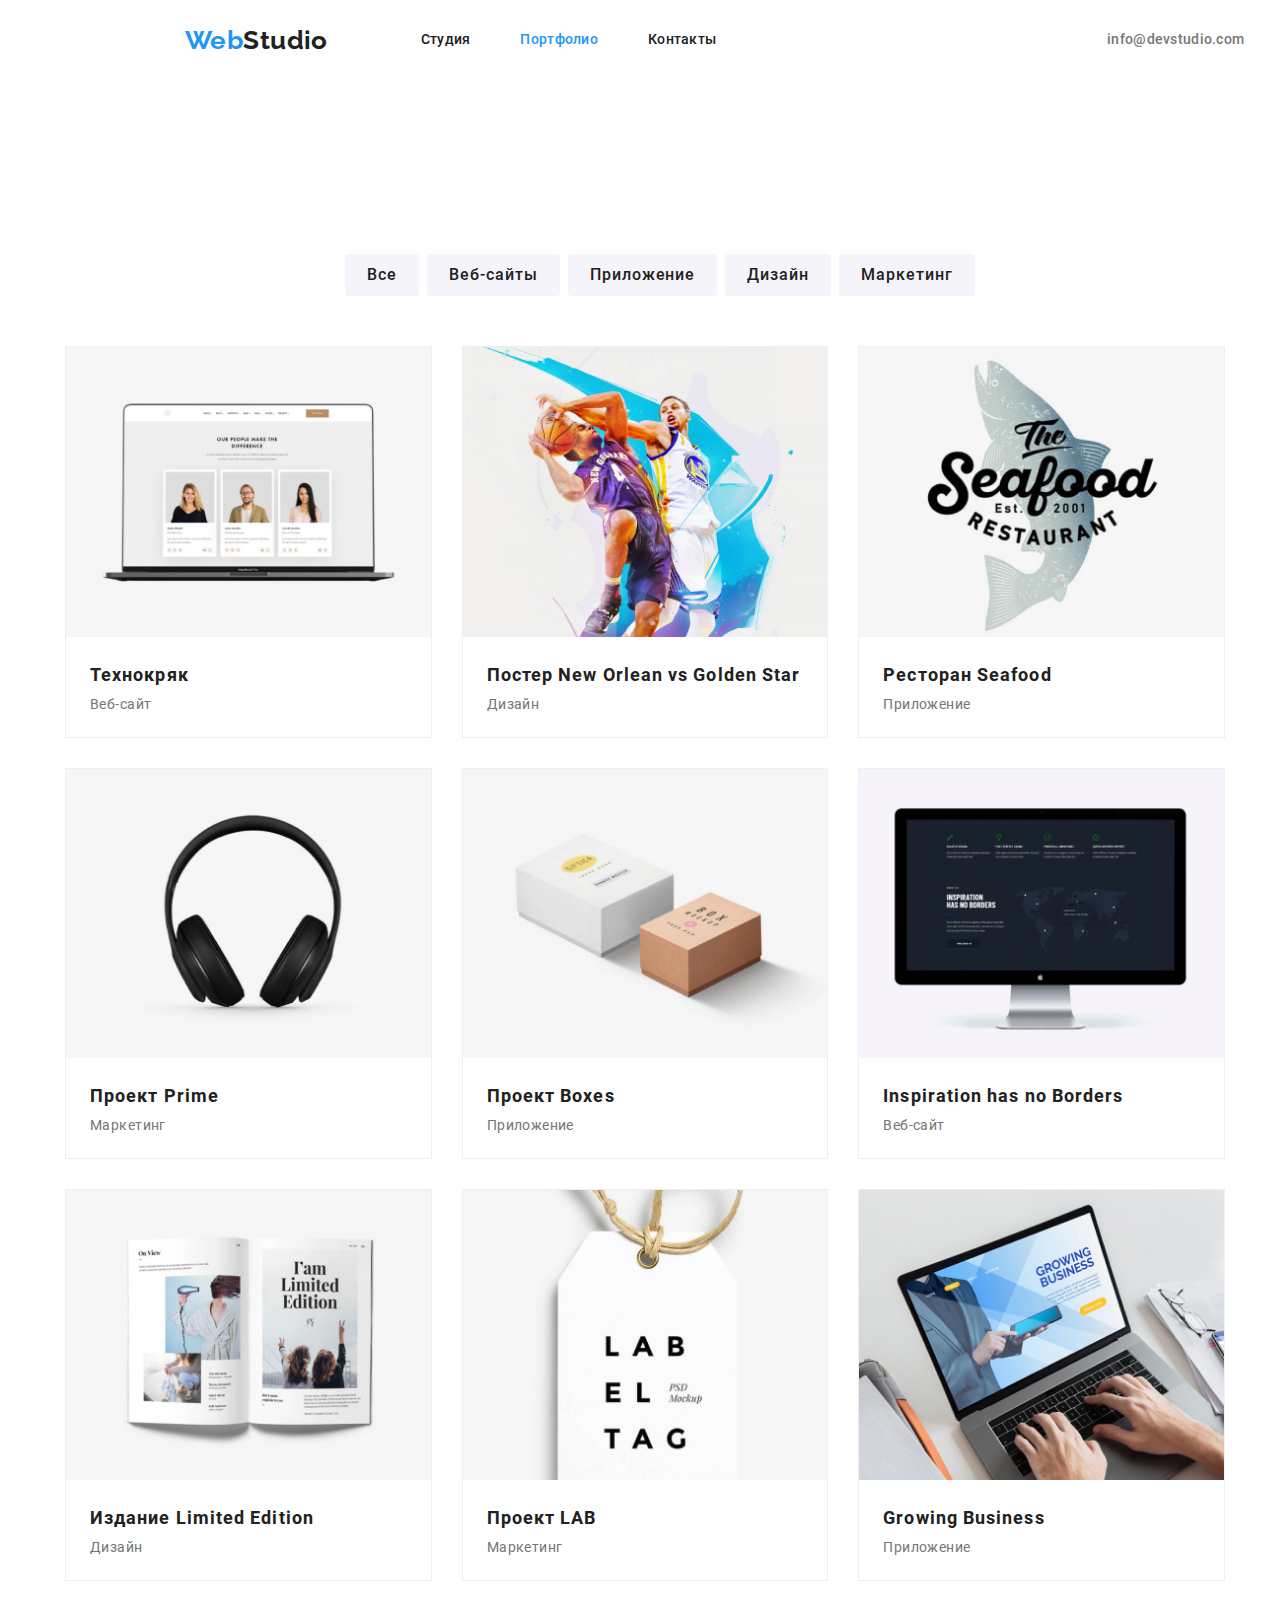
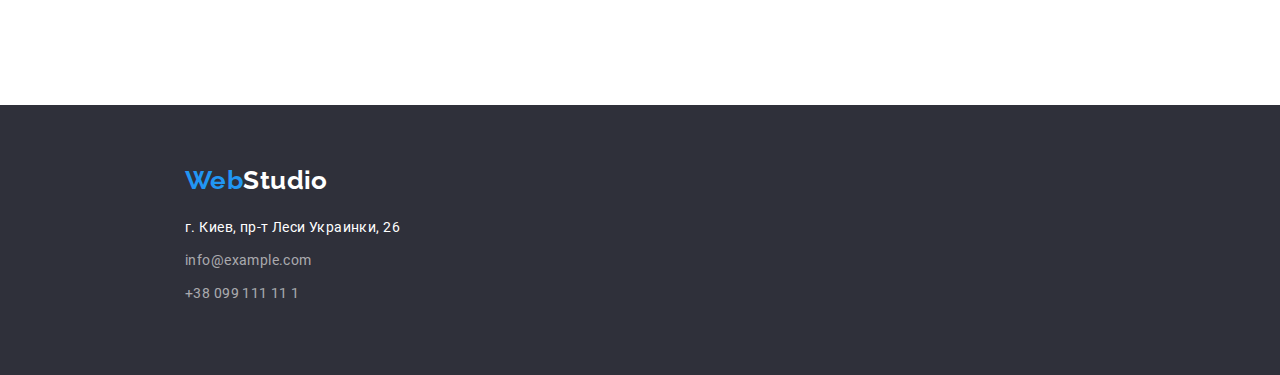
==== portfolio.html @ dc30c41e "Start case" ====
<!DOCTYPE html>
<html lang="ru">

<head>
    <meta charset="UTF-8" />
    <meta name="viewport" content="width=device-width, initial-scale=1.0" />
    <title>WebStudio</title>
    <link href="https://fonts.googleapis.com/css2?family=Raleway:wght@700&display=swap" rel="stylesheet">
    <link rel="stylesheet" href="normalize.css">
    <link rel="stylesheet" href="./css/styles.css" />
</head>

<body>
    <div class="container header-container">
    <header class="header p-header">
        <nav class="header-items main-1200">
            <a href="index.html" class="link-logo-h"><span class="web">Web</span>Studio</a>
            <ul class="menu">
                <li class="menu-item"><a href="index.html" class="menu-nav">Студия</a></li>
                <li class="menu-item"><a href="portfolio.html" class="menu-nav portfolio">Портфолио</a></li>
                <li class="menu-item"><a href="#contacts" class="menu-nav">Контакты</a></li>
            </ul>
            <ul class="auth">
                <li class="auth-item"><a href="mailto:info@devstudio.com" class="e-address">info@devstudio.com</a></li>
                <li class="auth-item"><a href="tel:+380961111111" class="e-address">+38 096 111 11 11</a></li>
            </ul>
        </nav>
        </div>
    </header>
<div class="container main-1200">
    <main>
        <section class="portfolio-section">
            <h1 class="visually-hidden">portfolio</h1>
            <ul class="btn-box">
                <li><button class="btn-nav">Все</button></li>
                <li><button class="btn-nav">Веб-сайты</button></li>
                <li><button class="btn-nav">Приложение</button></li>
                <li><button class="btn-nav">Дизайн</button></li>
                <li><button class="btn-nav">Маркетинг</button></li>
            </ul>
            <ul class="menu-projects">
                <li class="projects"> <a href="" class="projects-link">
                    <img src="images/portfolio/img1.jpg" width="370" height="294" alt="Ноутбук" />
                    <h2 class="projects-headline">Технокряк</h3>
                    <p class="direction">Веб-сайт</p></a>
                </li>
                <li class="projects"> <a href="" class="projects-link">
                    <img src="images/portfolio/img2.jpg" width="370" height="294" alt="Баскетбол" />
                    <h2 class="projects-headline">Постер <span lang="en">New Orlean vs Golden Star</span></h3>
                    <p class="direction">Дизайн</p></a>
                </li>
                <li class="projects"> <a href="" class="projects-link">
                    <img src="images/portfolio/img3.jpg" width="370" height="294" alt="Рыба" />
                    <h2 class="projects-headline">Ресторан <span>Seafood</span></h3>
                    <p class="direction">Приложение</p></a>
                </li>
                <li class="projects"> <a href="" class="projects-link">
                    <img src="images/portfolio/img4.jpg" width="370" height="294" alt="Наушники" />
                    <h2 class="projects-headline">Проект <span lang="en">Prime</span></h3>
                    <p class="direction" lang="en">Маркетинг</p></a>
                </li>
                <li class="projects"> <a href="" class="projects-link">
                    <img src="images/portfolio/img5.jpg" width="370" height="294" alt="Коробки" />
                    <h2 class="projects-headline">Проект <span lang="en">Boxes</span></h3>
                    <p class="direction">Приложение</p></a>
                </li>
                <li class="projects"> <a href="" class="projects-link">
                    <img src="images/portfolio/img6.jpg" width="370" height="294" alt="Монитор" />
                    <h2 class="projects-headline" lang="en">Inspiration has no Borders</h3>
                    <p class="direction">Веб-сайт</p></a>
                </li>
                <li class="projects"> <a href="" class="projects-link">
                    <img src="images/portfolio/img7.jpg" width="370" height="294" alt="Книга" />
                    <h2 class="projects-headline">Издание <span lang="en">Limited Edition</span></h3>
                    <p class="direction">Дизайн</p></a>
                </li>
                <li class="projects"> <a href="" class="projects-link">
                    <img src="images/portfolio/img8.jpg" width="370" height="294" alt="Бирка" />
                    <h2 class="projects-headline">Проект <span lang="en">LAB</span></h3>
                    <p class="direction">Маркетинг</p></a>
                </li>
                <li class="projects"> <a href="" class="projects-link">
                    <img src="images/portfolio/img9.jpg" width="370" height="294" alt="Работа" />
                    <h2 class="projects-headline" lang="en">Growing Business</h3>
                    <p class="direction">Приложение</p></a> 
                </li>
            </ul>
        </section>
    </main>
</div>
<div class="container">
    <footer class="basement">
        <div class="main-1200">
        <a href="index.html" class="link-logo-f"><span class="web">Web</span>Studio</a>
        <address class="address-accent">
            <ul class="menu-address">
                <li class="item-address"><a href="https://goo.gl/maps/876GTmh62noZVfSe7" target="blank" rel="noopener noreferer" 
                    class="link-address">г. Киев, пр-т Леси Украинки, 26
                    </a>
                </li>
                <li class="item-address"><a href="mailto:" class="link-footer">info@example.com</a></li>
                <li class="item-address"><a href="tel:+38099111111" class="link-footer">+38 099 111 11 1</a></li>
            </ul>
        </address>
        </div>
    </footer>
    </div>
</body>

</html>
---- css/styles.css ----
/* roboto-regular - latin_cyrillic */
@font-face {
  font-family: "Roboto";
  font-style: normal;
  font-weight: 400;
  src: url("../fonts/roboto/roboto/roboto-v20-latin_cyrillic-regular.eot"); /* IE9 Compat Modes */
  src: local("Roboto"), local("Roboto-Regular"),
    url("../fonts/roboto/roboto-v20-latin_cyrillic-regular.eot?#iefix")
      format("embedded-opentype"),
    /* IE6-IE8 */ url("../fonts/roboto/roboto-v20-latin_cyrillic-regular.woff2")
      format("woff2"),
    /* Super Modern Browsers */
      url("../fonts/roboto/roboto-v20-latin_cyrillic-regular.woff")
      format("woff"),
    /* Modern Browsers */
      url("../fonts/roboto/roboto-v20-latin_cyrillic-regular.ttf")
      format("truetype"),
    /* Safari, Android, iOS */
      url("../fonts/roboto/roboto-v20-latin_cyrillic-regular.svg#Roboto")
      format("svg"); /* Legacy iOS */
}
/* roboto-500 - latin_cyrillic */
@font-face {
  font-family: "Roboto";
  font-style: normal;
  font-weight: 500;
  src: url("../fonts/roboto/roboto-v20-latin_cyrillic-500.eot"); /* IE9 Compat Modes */
  src: local("Roboto Medium"), local("Roboto-Medium"),
    url("../fonts/roboto/roboto-v20-latin_cyrillic-500.eot?#iefix")
      format("embedded-opentype"),
    /* IE6-IE8 */ url("../fonts/roboto/roboto-v20-latin_cyrillic-500.woff2")
      format("woff2"),
    /* Super Modern Browsers */
      url("../fonts/roboto/roboto-v20-latin_cyrillic-500.woff") format("woff"),
    /* Modern Browsers */
      url("../fonts/roboto/roboto-v20-latin_cyrillic-500.ttf")
      format("truetype"),
    /* Safari, Android, iOS */
      url("../fonts/roboto/roboto-v20-latin_cyrillic-500.svg#Roboto")
      format("svg"); /* Legacy iOS */
}
/* roboto-700 - latin_cyrillic */
@font-face {
  font-family: "Roboto";
  font-style: normal;
  font-weight: 700;
  src: url("../fonts/roboto/roboto-v20-latin_cyrillic-700.eot"); /* IE9 Compat Modes */
  src: local("Roboto Bold"), local("Roboto-Bold"),
    url("../fonts/roboto/roboto-v20-latin_cyrillic-700.eot?#iefix")
      format("embedded-opentype"),
    /* IE6-IE8 */ url("../fonts/roboto/roboto-v20-latin_cyrillic-700.woff2")
      format("woff2"),
    /* Super Modern Browsers */
      url("../fonts/roboto/roboto-v20-latin_cyrillic-700.woff") format("woff"),
    /* Modern Browsers */
      url("../fonts/roboto/roboto-v20-latin_cyrillic-700.ttf")
      format("truetype"),
    /* Safari, Android, iOS */
      url("../fonts/roboto/roboto-v20-latin_cyrillic-700.svg#Roboto")
      format("svg"); /* Legacy iOS */
}

:root {
  --main-text-cl: #212121;
  --accent-text-cl: #2196f3;
  --grey: #757575;
  --white: #ffffff;
  --background: #2f303a;
  --footer: rgba(255, 255, 255, 0.6);
  --button: #f5f4fa;
  --body-background: #ffffff;
  --section-crew: #f5f4fa;
}
html {
  box-sizing: border-box;
}
body {
  font-family: "Roboto", sans-serif;
  font-size: 14px;
  line-height: 1.71;
  letter-spacing: 0.03em;
  color: var(--main-text-cl);
  background-color: var(--body-background);
  margin: 0px;
  padding: 0px;
}
h1,
h2,
h3,
p {
  margin-top: 0;
}
img {
  display: block;
  height: auto;
  max-width: 100%;
}
.visually-hidden {
  position: absolute !important;
  clip: rect(1px 1px 1px 1px);
  clip: rect(1px, 1px, 1px, 1px);
  padding: 0 !important;
  border: 0 !important;
  height: 1px !important;
  width: 1px !important;
  overflow: hidden;
}

.container {
  width: 1600px;
  margin-right: auto;
  margin-left: auto;
}
.header {
  background-color: var(--white);
  display: flex;
  align-items: center;
  height: 80px;
  justify-content: left;
}
.link-logo-h {
  font-family: "Raleway", sans-serif;
  font-weight: 700;
  font-size: 26px;
  line-height: 1.19;
  text-decoration: none;
  font-style: normal;
  color: var(--main-text-cl);
}
ul {
  list-style: none;
}
.header-items {
  display: flex;
  align-items: center;
}

.menu {
  display: inline-block;
  display: flex;
  padding: 0px;
  padding-left: 93px;
}
.menu li:not(:last-child) {
  padding-right: 50px;
}

.menu-nav {
  font-weight: 500;
  line-height: 1.142px;
  letter-spacing: 0.02em;
  text-decoration: none;
  font-style: normal;
  color: inherit;
  display: block;
}
.auth li:not(:last-child) {
  /* margin-right: 50px; */
  padding-right: 50px;
}
.auth {
  display: flex;
  margin-left: auto;
}

.e-address {
  font-weight: 500;
  line-height: 1.142px;
  letter-spacing: 0.02em;
  color: inherit;
  text-decoration: none;
  color: var(--grey);
}
.hero {
  background-color: var(--background);
  height: 600px;
  text-align: center;
}
.hero-title {
  color: var(--white);
  font-weight: 900;
  font-size: 44px;
  line-height: 1.36;
  letter-spacing: 0.06em;
  text-transform: uppercase;
  background-color: var(--background);
  text-align: center;
  padding-top: 200px;
}
.btn {
  font-family: inherit;
  font-weight: 500;
  font-size: 16px;
  line-height: 1.87;
  align-items: center;
  text-align: center;
  letter-spacing: 0.06em;
  color: var(--main-text-cl);
  background-color: var(--button);
  border-radius: 4px;
  border-color: inherit;
  box-shadow: none;
  border: none;
  width: 200px;
  height: 50px;
}
.btn-nav:hover,
.btn-nav:focus,
.btn:hover,
.btn:focus {
  color: var(--white);
  background-color: var(--accent-text-cl);
  font-weight: 700;
}
.menu-values {
  display: flex;
  padding-top: 94px;
  padding-bottom: 94px;
  justify-content: center;
  margin: 0;
}
.values {
  /* width: 270px; */
}
.values:not(:last-child) {
  padding-right: 30px;
}
.featues {
  padding-bottom: 10px;
}
.main-text {
  line-height: 1.71;
  letter-spacing: 0.03em;
  color: var(--grey);
  margin: 0;
}
.section-title {
  font-weight: 700;
  font-size: 36px;
  text-align: center;
  line-height: 1.166;
  color: var(--main-text-cl);
  padding-bottom: 50px;
  margin: 0;
}
.our-work {
  display: flex;
  justify-content: center;
  padding: 0;
  margin: 0;
  padding-bottom: 94px;
}
.our-work li:not(:last-child) {
  padding-right: 30px;
}
.our-crew {
  background-color: var(--section-crew);
  padding-top: 94px;
  padding-bottom: 94px;
}

/* .team-members {
  box-sizing: border-box;
  margin-right: 30px;
  width: calc(100% / 4 - 30px);
} */
.team {
  display: flex;
  flex-wrap: wrap;
  margin-right: -30px;
  /* justify-content: center; */
}
.members {
  box-sizing: border-box;
  text-align: center;
  flex-basis: calc(100% / 4 - 60px);
  box-shadow: 0px 1px 3px rgba(0, 0, 0, 0.12), 0px 1px 1px rgba(0, 0, 0, 0.14),
    0px 2px 1px rgba(0, 0, 0, 0.2);
  border-radius: 0px 0px 4px 4px;
  justify-content: center;
  padding-bottom: 30px;
  margin-right: 30px;
  margin-top: 0;
  margin-bottom: 0;
}
.names {
  font-style: normal;
  font-weight: 500;
  line-height: 1.14;
  text-transform: uppercase;
  padding-bottom: 10px;
  padding-top: 30px;
  margin: 0;
}
.profession {
  color: var(--grey);
  margin: 0;
  padding-bottom: 30;
}
.basement {
  background-color: var(--background);
  color: var(--white);
  display: flex;
  flex-direction: column;
}
.link-address {
  font-style: normal;
  text-decoration: none;
  color: var(--white);
  font-family: Roboto;
}
.link-footer {
  color: var(--footer);
  font-style: normal;
  text-decoration: none;
}
.link-footer:hover,
.link-address:hover,
.link-footer:focus,
.link-address:focus,
nav .studio,
nav .portfolio,
nav .contacts,
.menu-nav:hover,
.menu-nav:focus,
.e-address:hover,
.e-address:focus {
  color: var(--accent-text-cl);
}
.menu-nav a.current:visited {
  color: var(--accent-text-cl);
}

.link-logo-f {
  display: inline-block;
  font-family: "Raleway", sans-serif;
  font-weight: 700;
  font-size: 26px;
  line-height: 1.19;
  text-decoration: none;
  font-style: normal;
  color: var(--white);
  margin: 0;
  padding: 0;

  padding-top: 60px;
  padding-bottom: 20px;
}
.menu-address {
  margin: 0;
  padding: 0;
  padding-bottom: 60px;
}
.item-address {
  padding-bottom: 9px;
}
.menu-address .item-address :not(:last-child) {
  display: inline-block;
  padding-bottom: 9px;
}
.web {
  color: var(--accent-text-cl);
}

/* Styles for portfolio page */
.btn-box {
  display: inline-block;
  display: flex;
  justify-content: center;
  padding-bottom: 50px;
  padding-top: 174px;
  margin: 0;
}
.btn-nav {
  font-family: inherit;
  font-weight: 500;
  font-size: 16px;
  line-height: 1.87;
  align-items: center;
  text-align: center;
  letter-spacing: 0.06em;
  color: var(--main-text-cl);
  background-color: var(--button);
  border-radius: 4px;
  border-color: inherit;
  box-shadow: none;
  background: #f5f4fa;
  border: none;
  padding: 6px 22px;
}
.btn-box li:not(:last-child) {
  margin-right: 8px;
}
.projects-headline {
  font-weight: 700;
  font-size: 18px;
  line-height: 2;
  letter-spacing: 0.06em;
  color: var(--main-text-cl);
  padding-top: 20px;
  padding-left: 24px;
  padding-right: 4px;
  margin: 0;
}
.menu-projects {
  display: flex;
  flex-wrap: wrap;
  margin-top: 0;
  margin-bottom: 0;
  margin-right: -30px;
  margin-bottom: -30;
  padding-bottom: 94px;
  justify-content: center;
}
.projects {
  box-sizing: border-box;
  width: 370px;
  border: 1px solid #eeeeee;
  margin-right: 30px;
  width: calc(100% / 3 - 30px);
  margin-bottom: 30px;
}

.menu-projects:nth-child(3n) {
  margin-right: 0;
}
/* .menu-projects:nth-last-child(-n + 3) {
  margin-bottom: 0;
} */
.menu-projects:not(:nth-last-child(-n + 3)) {
  margin-bottom: 0px;
}

.direction {
  margin: 0;
  display: inline-block;
  text-decoration: none;
  font-style: normal;
  padding-left: 24px;
  padding-bottom: 20px;
  color: var(--grey);
}
.projects-link {
  font-style: normal;
  text-decoration: none;
}
.portfolio-section {
  padding-bottom: 0;
}
.main-1200 {
  width: 1230px;
  margin-right: auto;
  margin-left: auto;
  padding-left: 15px;
  padding-right: 15px;
}
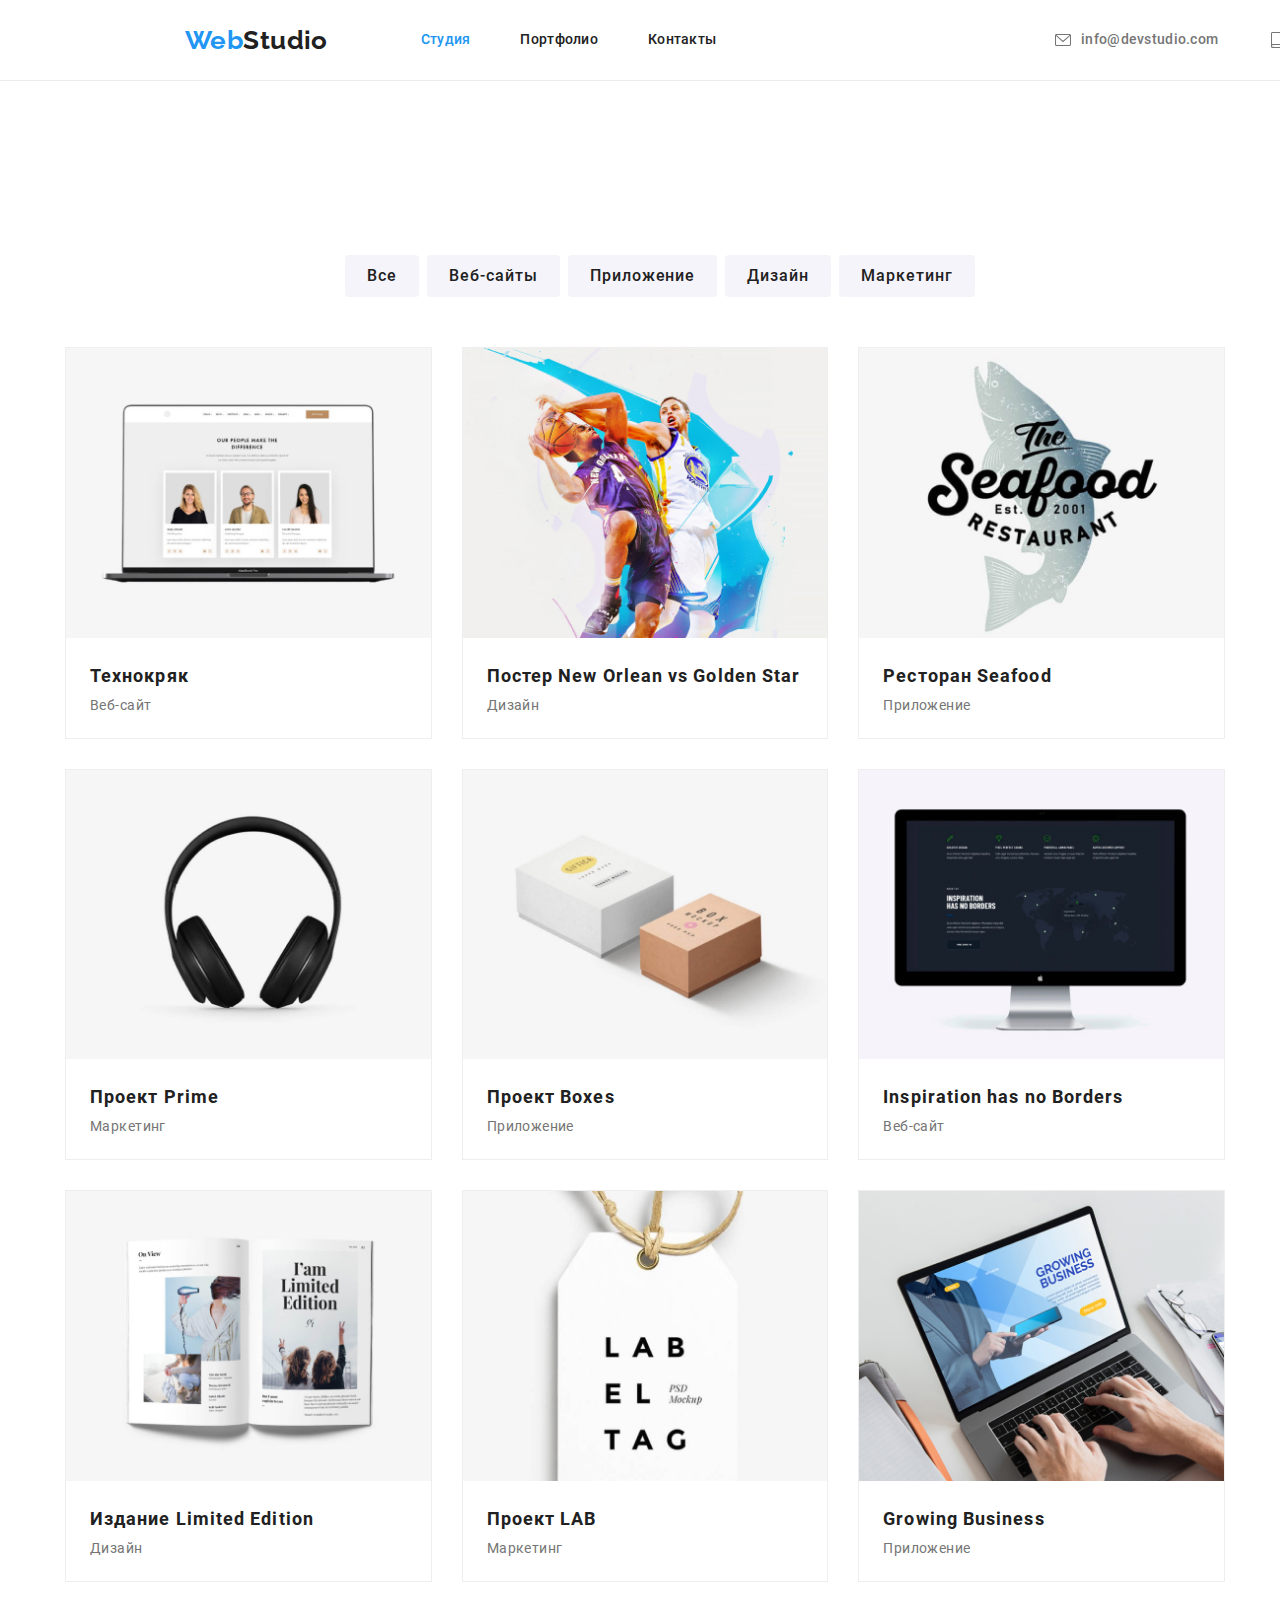
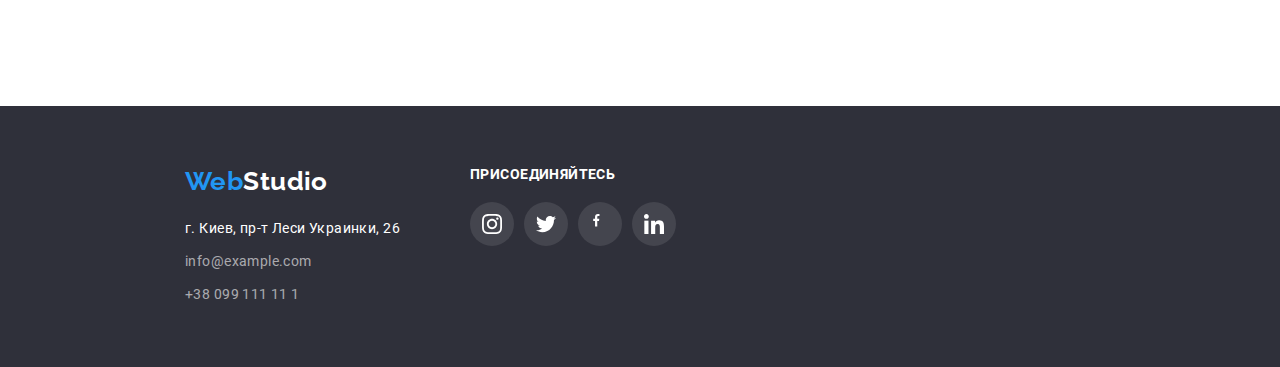
==== commit 4eedf31a: "ready homework" ====
--- a/portfolio.html
+++ b/portfolio.html
@@ -12,98 +12,154 @@
 
 <body>
     <div class="container header-container">
-    <header class="header p-header">
-        <nav class="header-items main-1200">
-            <a href="index.html" class="link-logo-h"><span class="web">Web</span>Studio</a>
-            <ul class="menu">
-                <li class="menu-item"><a href="index.html" class="menu-nav">Студия</a></li>
-                <li class="menu-item"><a href="portfolio.html" class="menu-nav portfolio">Портфолио</a></li>
-                <li class="menu-item"><a href="#contacts" class="menu-nav">Контакты</a></li>
-            </ul>
-            <ul class="auth">
-                <li class="auth-item"><a href="mailto:info@devstudio.com" class="e-address">info@devstudio.com</a></li>
-                <li class="auth-item"><a href="tel:+380961111111" class="e-address">+38 096 111 11 11</a></li>
-            </ul>
-        </nav>
-        </div>
+        <header class="header">
+            <nav class="header-items main-1200">
+                <a href="index.html" class="link-logo-h"><span class="web">Web</span>Studio</a>
+                <ul class="menu">
+                    <li class="menu-item"><a href="index.html" class="menu-nav studio">Студия</a></li>
+                    <li class="menu-item"><a href="portfolio.html" class="menu-nav">Портфолио</a></li>
+                    <li class="menu-item"><a href="#contacts" class="menu-nav">Контакты</a></li>
+                </ul>
+                <ul class="auth">
+                    <li class="auth-item">
+                        <a href="mailto:info@devstudio.com" class="e-address ">
+                            <svg class="contact-icons-svg envelope">
+                                <use href="./images/svg/sprite.svg#envelope"></use>
+                            </svg> info@devstudio.com</a></li>
+                    <li class="auth-item">
+                        <a href="tel:+380961111111" class="e-address ">
+                            <svg class="contact-icons-svg smartphone">
+                                <use href="./images/svg/sprite.svg#smartphone"></use>
+                            </svg> +38 096 111 11 11</a>
+                    </li>
+                </ul>
+            </nav>
+    </div>
     </header>
-<div class="container main-1200">
-    <main>
-        <section class="portfolio-section">
-            <h1 class="visually-hidden">portfolio</h1>
-            <ul class="btn-box">
-                <li><button class="btn-nav">Все</button></li>
-                <li><button class="btn-nav">Веб-сайты</button></li>
-                <li><button class="btn-nav">Приложение</button></li>
-                <li><button class="btn-nav">Дизайн</button></li>
-                <li><button class="btn-nav">Маркетинг</button></li>
-            </ul>
-            <ul class="menu-projects">
-                <li class="projects"> <a href="" class="projects-link">
-                    <img src="images/portfolio/img1.jpg" width="370" height="294" alt="Ноутбук" />
-                    <h2 class="projects-headline">Технокряк</h3>
-                    <p class="direction">Веб-сайт</p></a>
-                </li>
-                <li class="projects"> <a href="" class="projects-link">
-                    <img src="images/portfolio/img2.jpg" width="370" height="294" alt="Баскетбол" />
-                    <h2 class="projects-headline">Постер <span lang="en">New Orlean vs Golden Star</span></h3>
-                    <p class="direction">Дизайн</p></a>
-                </li>
-                <li class="projects"> <a href="" class="projects-link">
-                    <img src="images/portfolio/img3.jpg" width="370" height="294" alt="Рыба" />
-                    <h2 class="projects-headline">Ресторан <span>Seafood</span></h3>
-                    <p class="direction">Приложение</p></a>
-                </li>
-                <li class="projects"> <a href="" class="projects-link">
-                    <img src="images/portfolio/img4.jpg" width="370" height="294" alt="Наушники" />
-                    <h2 class="projects-headline">Проект <span lang="en">Prime</span></h3>
-                    <p class="direction" lang="en">Маркетинг</p></a>
-                </li>
-                <li class="projects"> <a href="" class="projects-link">
-                    <img src="images/portfolio/img5.jpg" width="370" height="294" alt="Коробки" />
-                    <h2 class="projects-headline">Проект <span lang="en">Boxes</span></h3>
-                    <p class="direction">Приложение</p></a>
-                </li>
-                <li class="projects"> <a href="" class="projects-link">
-                    <img src="images/portfolio/img6.jpg" width="370" height="294" alt="Монитор" />
-                    <h2 class="projects-headline" lang="en">Inspiration has no Borders</h3>
-                    <p class="direction">Веб-сайт</p></a>
-                </li>
-                <li class="projects"> <a href="" class="projects-link">
-                    <img src="images/portfolio/img7.jpg" width="370" height="294" alt="Книга" />
-                    <h2 class="projects-headline">Издание <span lang="en">Limited Edition</span></h3>
-                    <p class="direction">Дизайн</p></a>
-                </li>
-                <li class="projects"> <a href="" class="projects-link">
-                    <img src="images/portfolio/img8.jpg" width="370" height="294" alt="Бирка" />
-                    <h2 class="projects-headline">Проект <span lang="en">LAB</span></h3>
-                    <p class="direction">Маркетинг</p></a>
-                </li>
-                <li class="projects"> <a href="" class="projects-link">
-                    <img src="images/portfolio/img9.jpg" width="370" height="294" alt="Работа" />
-                    <h2 class="projects-headline" lang="en">Growing Business</h3>
-                    <p class="direction">Приложение</p></a> 
-                </li>
-            </ul>
-        </section>
-    </main>
-</div>
-<div class="container">
-    <footer class="basement">
-        <div class="main-1200">
-        <a href="index.html" class="link-logo-f"><span class="web">Web</span>Studio</a>
-        <address class="address-accent">
-            <ul class="menu-address">
-                <li class="item-address"><a href="https://goo.gl/maps/876GTmh62noZVfSe7" target="blank" rel="noopener noreferer" 
-                    class="link-address">г. Киев, пр-т Леси Украинки, 26
-                    </a>
-                </li>
-                <li class="item-address"><a href="mailto:" class="link-footer">info@example.com</a></li>
-                <li class="item-address"><a href="tel:+38099111111" class="link-footer">+38 099 111 11 1</a></li>
-            </ul>
-        </address>
-        </div>
-    </footer>
+    <div class="container main-1200">
+        <main>
+            <section class="portfolio-section">
+                <h1 class="visually-hidden">portfolio</h1>
+                <ul class="btn-box">
+                    <li><button class="btn-nav">Все</button></li>
+                    <li><button class="btn-nav">Веб-сайты</button></li>
+                    <li><button class="btn-nav">Приложение</button></li>
+                    <li><button class="btn-nav">Дизайн</button></li>
+                    <li><button class="btn-nav">Маркетинг</button></li>
+                </ul>
+                <ul class="menu-projects">
+                    <li class="projects"> <a href="" class="projects-link">
+                            <img src="images/portfolio/img1.jpg" width="370" height="294" alt="Ноутбук" />
+                            <h2 class="projects-headline">Технокряк</h3>
+                                <p class="direction">Веб-сайт</p>
+                        </a>
+                    </li>
+                    <li class="projects"> <a href="" class="projects-link">
+                            <img src="images/portfolio/img2.jpg" width="370" height="294" alt="Баскетбол" />
+                            <h2 class="projects-headline">Постер <span lang="en">New Orlean vs Golden Star</span></h3>
+                                <p class="direction">Дизайн</p>
+                        </a>
+                    </li>
+                    <li class="projects"> <a href="" class="projects-link">
+                            <img src="images/portfolio/img3.jpg" width="370" height="294" alt="Рыба" />
+                            <h2 class="projects-headline">Ресторан <span>Seafood</span></h3>
+                                <p class="direction">Приложение</p>
+                        </a>
+                    </li>
+                    <li class="projects"> <a href="" class="projects-link">
+                            <img src="images/portfolio/img4.jpg" width="370" height="294" alt="Наушники" />
+                            <h2 class="projects-headline">Проект <span lang="en">Prime</span></h3>
+                                <p class="direction" lang="en">Маркетинг</p>
+                        </a>
+                    </li>
+                    <li class="projects"> <a href="" class="projects-link">
+                            <img src="images/portfolio/img5.jpg" width="370" height="294" alt="Коробки" />
+                            <h2 class="projects-headline">Проект <span lang="en">Boxes</span></h3>
+                                <p class="direction">Приложение</p>
+                        </a>
+                    </li>
+                    <li class="projects"> <a href="" class="projects-link">
+                            <img src="images/portfolio/img6.jpg" width="370" height="294" alt="Монитор" />
+                            <h2 class="projects-headline" lang="en">Inspiration has no Borders</h3>
+                                <p class="direction">Веб-сайт</p>
+                        </a>
+                    </li>
+                    <li class="projects"> <a href="" class="projects-link">
+                            <img src="images/portfolio/img7.jpg" width="370" height="294" alt="Книга" />
+                            <h2 class="projects-headline">Издание <span lang="en">Limited Edition</span></h3>
+                                <p class="direction">Дизайн</p>
+                        </a>
+                    </li>
+                    <li class="projects"> <a href="" class="projects-link">
+                            <img src="images/portfolio/img8.jpg" width="370" height="294" alt="Бирка" />
+                            <h2 class="projects-headline">Проект <span lang="en">LAB</span></h3>
+                                <p class="direction">Маркетинг</p>
+                        </a>
+                    </li>
+                    <li class="projects"> <a href="" class="projects-link">
+                            <img src="images/portfolio/img9.jpg" width="370" height="294" alt="Работа" />
+                            <h2 class="projects-headline" lang="en">Growing Business</h3>
+                                <p class="direction">Приложение</p>
+                        </a>
+                    </li>
+                </ul>
+            </section>
+        </main>
+    </div>
+    <div class="container">
+        <footer class="basement">
+            <div class="main-1200">
+                <div class="basement-info">
+                    <div>
+                        <a href="#company" class="link-logo-f"><span class="web">Web</span>Studio</a>
+                        <address>
+                            <ul class="menu-address">
+                                <li class="item-address"><a href="https://goo.gl/maps/876GTmh62noZVfSe7" target="blank"
+                                        rel="noopener noreferer" class="link-address">г. Киев, пр-т Леси Украинки, 26
+                                    </a></li>
+                                <li class="item-address"><a href="mailto:" class="link-footer">info@example.com</a></li>
+                                <li class="item-address"><a href="tel:+38099111111" class="link-footer">+38 099 111 11
+                                        1</a>
+                                </li>
+                            </ul>
+                        </address>
+                    </div>
+                    <div class="footer-icons">
+                        <h3 class="social-header">Присоединяйтесь</h3>
+                        <ul class="basement-icons">
+                            <li class="social-icon">
+                                <a class="social-basement" href="">
+                                    <svg class="basement-icons-svg">
+                                        <use href="./images/svg/sprite.svg#instagram"></use>
+                                    </svg>
+                                </a>
+                            </li>
+                            <li class="social-icon">
+                                <a class="social-basement" href="">
+                                    <svg class="basement-icons-svg">
+                                        <use href="./images/svg/sprite.svg#twitter"></use>
+                                    </svg>
+                                </a>
+                            </li>
+                            <li class="social-icon">
+                                <a class="social-basement" href="">
+                                    <svg class="basement-icons-svg">
+                                        <use href="./images/svg/sprite.svg#facebook"></use>
+                                    </svg>
+                                </a>
+                            </li>
+                            <li class="social-icon">
+                                <a class="social-basement" href="">
+                                    <svg class="basement-icons-svg">
+                                        <use href="./images/svg/sprite.svg#linkedin"></use>
+                                    </svg>
+                                </a>
+                            </li>
+                        </ul>
+                    </div>
+                </div>
+            </div>
+        </footer>
     </div>
 </body>
 
--- a/css/styles.css
+++ b/css/styles.css
@@ -70,6 +70,7 @@
   --button: #f5f4fa;
   --body-background: #ffffff;
   --section-crew: #f5f4fa;
+  --clients: #afb1b8;
 }
 html {
   box-sizing: border-box;
@@ -117,6 +118,7 @@
   align-items: center;
   height: 80px;
   justify-content: left;
+  border-bottom: 1px solid #ECECEC;
 }
 .link-logo-h {
   font-family: "Raleway", sans-serif;
@@ -152,7 +154,7 @@
   text-decoration: none;
   font-style: normal;
   color: inherit;
-  display: block;
+  height: 16px;
 }
 .auth li:not(:last-child) {
   /* margin-right: 50px; */
@@ -163,6 +165,23 @@
   margin-left: auto;
 }
 
+.contact-icons-svg {
+  fill: #757575;
+  width: 16px;
+  height: 16px;
+  padding-right: 10px;
+}
+.e-address {
+  display: flex;
+  justify-content: center;
+  align-items: center;
+  height: 16px;
+  background-color: #fff;
+}
+.e-address:hover .contact-icons-svg,
+.e-address:focus .contact-icons-svg {
+  fill: var(--accent-text-cl);
+}
 .e-address {
   font-weight: 500;
   line-height: 1.142px;
@@ -175,6 +194,15 @@
   background-color: var(--background);
   height: 600px;
   text-align: center;
+  background-size: cover;
+  background-repeat: no-repeat;
+  background-position: center;
+  background-image: linear-gradient(
+    to right,
+    rgba(47, 48, 58, 0.4),
+    rgba(47, 48, 58, 0.4)
+  );
+  background-image: url(../images/background.png);
 }
 .hero-title {
   color: var(--white);
@@ -183,11 +211,10 @@
   line-height: 1.36;
   letter-spacing: 0.06em;
   text-transform: uppercase;
-  background-color: var(--background);
   text-align: center;
   padding-top: 200px;
 }
-.btn {
+.hero-button {
   font-family: inherit;
   font-weight: 500;
   font-size: 16px;
@@ -206,8 +233,8 @@
 }
 .btn-nav:hover,
 .btn-nav:focus,
-.btn:hover,
-.btn:focus {
+.hero-button:hover,
+.hero-button:focus {
   color: var(--white);
   background-color: var(--accent-text-cl);
   font-weight: 700;
@@ -233,6 +260,23 @@
   letter-spacing: 0.03em;
   color: var(--grey);
   margin: 0;
+}
+.icon-box {
+  display: flex;
+  align-items: center;
+  justify-content: center;
+  background-color: var(--button);
+  border-radius: 4px;
+  margin-bottom: 30px;
+}
+.value-icons-svg {
+  margin: 0;
+  height: 70px;
+  width: 70px;
+  padding-top: 25px;
+  padding-bottom: 25px;
+
+  display: block;
 }
 .section-title {
   font-weight: 700;
@@ -257,18 +301,13 @@
   background-color: var(--section-crew);
   padding-top: 94px;
   padding-bottom: 94px;
-}
-
-/* .team-members {
-  box-sizing: border-box;
-  margin-right: 30px;
-  width: calc(100% / 4 - 30px);
-} */
+  margin-bottom: 94px;
+}
+
 .team {
   display: flex;
   flex-wrap: wrap;
   margin-right: -30px;
-  /* justify-content: center; */
 }
 .members {
   box-sizing: border-box;
@@ -295,13 +334,117 @@
 .profession {
   color: var(--grey);
   margin: 0;
-  padding-bottom: 30;
-}
+  display: block;
+  margin-bottom: 16px;
+}
+
+.social-icons {
+  padding: 0;
+  display: flex;
+  justify-content: center;
+}
+
+.social-icon:not(:last-child) {
+  margin-right: 10px;
+}
+.social-link,
+.social-basement {
+  display: flex;
+  justify-content: center;
+  align-items: center;
+  width: 44px;
+  height: 44px;
+  background-color: #fff;
+  border-radius: 50%;
+}
+.social-link:hover .social-icons-svg,
+.social-link:focus .social-icons-svg {
+  fill: var(--accent-text-cl);
+}
+.social-icons-svg {
+  width: 20px;
+  height: 20px;
+  fill: #afb1b8;
+}
+.permanent-clients {
+  display: flex;
+  justify-content: center;
+  align-items: center;
+}
+.clients-icons-svg {
+  fill: #afb1b8;
+}
+/* Размеры иконок клиентов*/
+.company1 {height: 49px; width: 44px;}
+.company2 {height: 52px; width: 40px;}
+.company3 {height: 43px; width: 41px;}
+.company4 {height: 42px; width: 80px;}
+.company5 {height: 47px; width: 59px;}
+.company6 {height: 45px; width: 88px;}
+}
+.clients {
+  display: inline-block;
+  fill: var(--clients);
+}
+.clients:not(:last-child) {
+  margin-right: 30px;
+}
+.clients-link {
+  display: flex;
+  justify-content: center;
+  align-items: center;
+  border: 1px solid var(--clients);
+  box-sizing: border-box;
+  border-radius: 4px;
+  height: 90px;
+  width: 170px;
+}
+.clients-link:hover,
+.clients-link:focus {
+  border-color: var(--accent-text-cl);
+}
+.clients-link:hover .clients-icons-svg,
+.clients-link:focus .clients-icons-svg {
+  fill: var(--accent-text-cl);
+}
+.clients-section {
+  margin-bottom: 94px;
+}
+
 .basement {
   background-color: var(--background);
   color: var(--white);
   display: flex;
-  flex-direction: column;
+}
+.basement-info {
+  margin-right: 0;
+  padding-right: 0;
+  display: flex;
+  padding-bottom: 60px;
+  padding-top: 60px;
+
+}
+.basement-icons {
+  display: flex;
+  justify-content: center;
+}
+.social-basement {
+  display: flex;
+  justify-content: center;
+  align-items: center;
+  width: 44px;
+  height: 44px;
+  background-color:rgba(255, 255, 255, 0.1);
+  border-radius: 50%;
+}
+.social-basement:hover,
+.social-basement:focus {
+  background-color: var(--accent-text-cl);
+}
+.basement-icons-svg {
+  fill: var(--white);
+  width: 20px;
+  height: 20px;
 }
 .link-address {
   font-style: normal;
@@ -340,26 +483,42 @@
   text-decoration: none;
   font-style: normal;
   color: var(--white);
+  padding-bottom: 20px;
+}
+.menu-address {
   margin: 0;
   padding: 0;
-
-  padding-top: 60px;
-  padding-bottom: 20px;
-}
-.menu-address {
-  margin: 0;
-  padding: 0;
-  padding-bottom: 60px;
-}
-.item-address {
-  padding-bottom: 9px;
-}
-.menu-address .item-address :not(:last-child) {
-  display: inline-block;
+  
+}
+.item-address:not(:last-child) {
   padding-bottom: 9px;
 }
 .web {
   color: var(--accent-text-cl);
+}
+.basement-icons {
+  padding: 0;
+  margin: 0;
+  margin-right: auto;
+  justify-content: start;
+  width: 20px;
+  height: 20px;
+}
+.footer-icons {
+  margin-left: 70px;
+
+}
+.social-header {
+  margin: 0;
+  padding: 0;
+font-family: Roboto;
+font-style: normal;
+font-weight: bold;
+font-size: 14px;
+line-height: 16px;
+letter-spacing: 0.03em;
+text-transform: uppercase;
+padding-bottom: 20px;
 }
 
 /* Styles for portfolio page */
@@ -420,13 +579,14 @@
   width: calc(100% / 3 - 30px);
   margin-bottom: 30px;
 }
+.projects:hover,
+.projects:focus {
+  box-shadow: 0px 1px 1px rgba(0, 0, 0, 0.12), 0px 4px 4px rgba(0, 0, 0, 0.06), 1px 4px 6px rgba(0, 0, 0, 0.16);
+}
 
 .menu-projects:nth-child(3n) {
   margin-right: 0;
 }
-/* .menu-projects:nth-last-child(-n + 3) {
-  margin-bottom: 0;
-} */
 .menu-projects:not(:nth-last-child(-n + 3)) {
   margin-bottom: 0px;
 }
@@ -443,6 +603,8 @@
 .projects-link {
   font-style: normal;
   text-decoration: none;
+  height: 370px;
+  width: 404px;
 }
 .portfolio-section {
   padding-bottom: 0;
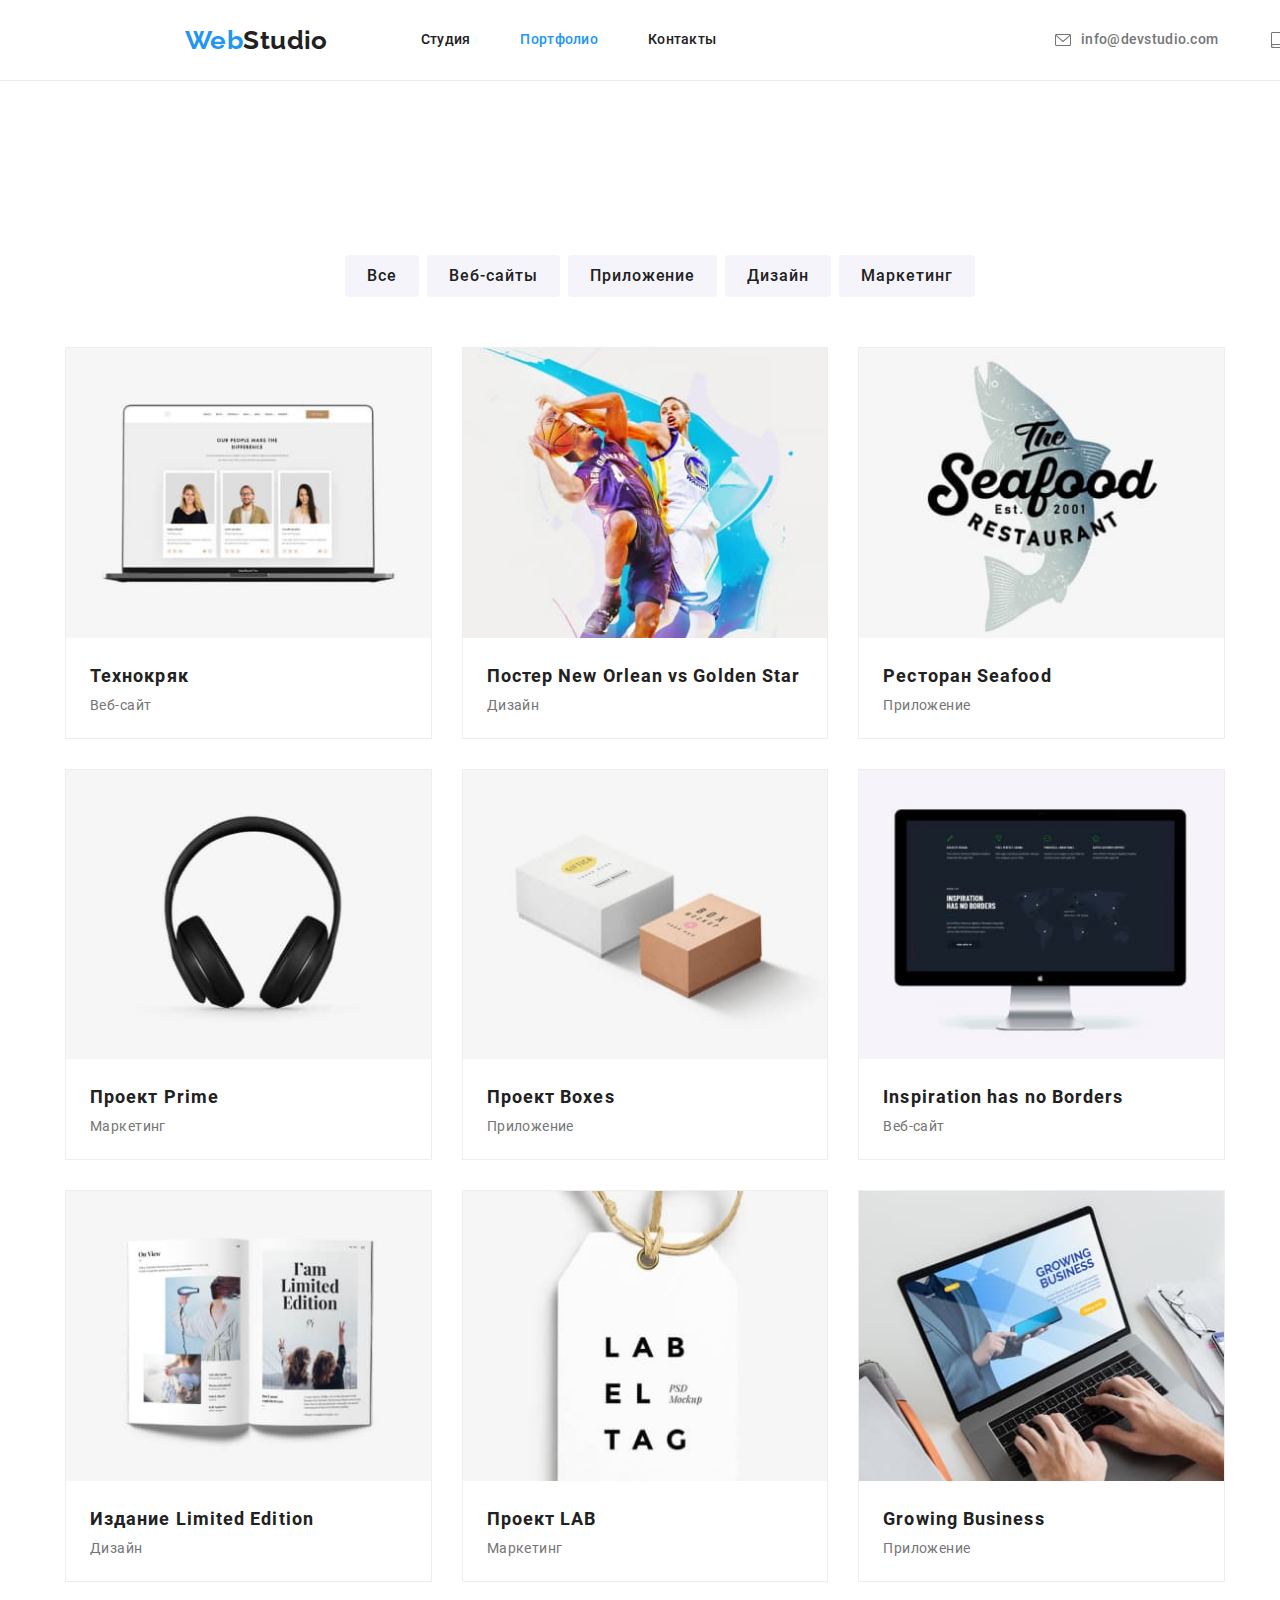
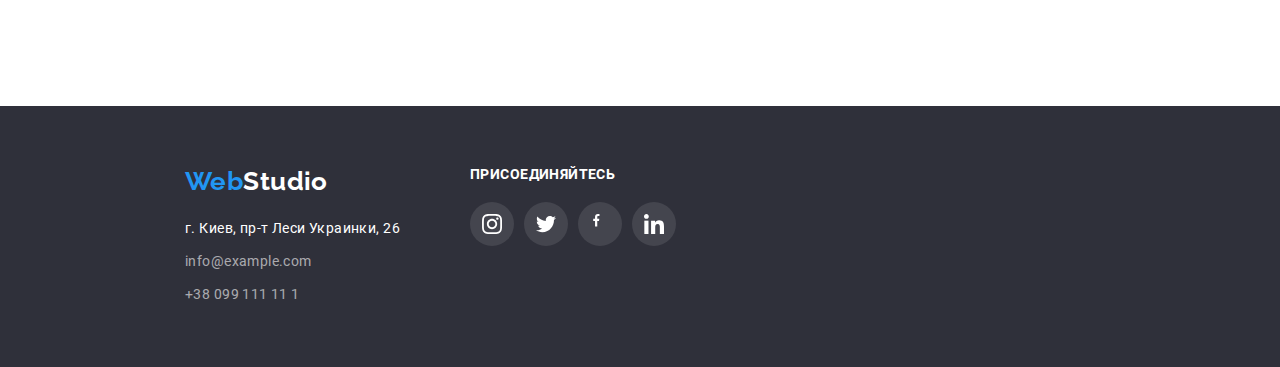
==== commit 08ac29ae: "Some fixes" ====
--- a/portfolio.html
+++ b/portfolio.html
@@ -16,8 +16,8 @@
             <nav class="header-items main-1200">
                 <a href="index.html" class="link-logo-h"><span class="web">Web</span>Studio</a>
                 <ul class="menu">
-                    <li class="menu-item"><a href="index.html" class="menu-nav studio">Студия</a></li>
-                    <li class="menu-item"><a href="portfolio.html" class="menu-nav">Портфолио</a></li>
+                    <li class="menu-item"><a href="index.html" class="menu-nav">Студия</a></li>
+                    <li class="menu-item"><a href="portfolio.html" class="menu-nav portfolio">Портфолио</a></li>
                     <li class="menu-item"><a href="#contacts" class="menu-nav">Контакты</a></li>
                 </ul>
                 <ul class="auth">
--- a/css/styles.css
+++ b/css/styles.css
@@ -202,7 +202,7 @@
     rgba(47, 48, 58, 0.4),
     rgba(47, 48, 58, 0.4)
   );
-  background-image: url(../images/background.png);
+  background-image: url(../images/background.jpg);
 }
 .hero-title {
   color: var(--white);
@@ -312,6 +312,7 @@
 .members {
   box-sizing: border-box;
   text-align: center;
+  background-color: #fff;
   flex-basis: calc(100% / 4 - 60px);
   box-shadow: 0px 1px 3px rgba(0, 0, 0, 0.12), 0px 1px 1px rgba(0, 0, 0, 0.14),
     0px 2px 1px rgba(0, 0, 0, 0.2);
@@ -357,9 +358,14 @@
   background-color: #fff;
   border-radius: 50%;
 }
+
 .social-link:hover .social-icons-svg,
 .social-link:focus .social-icons-svg {
-  fill: var(--accent-text-cl);
+  fill: var(--white);
+}
+.social-link:hover,
+.social-link:focus {
+  background-color: var(--accent-text-cl);
 }
 .social-icons-svg {
   width: 20px;
